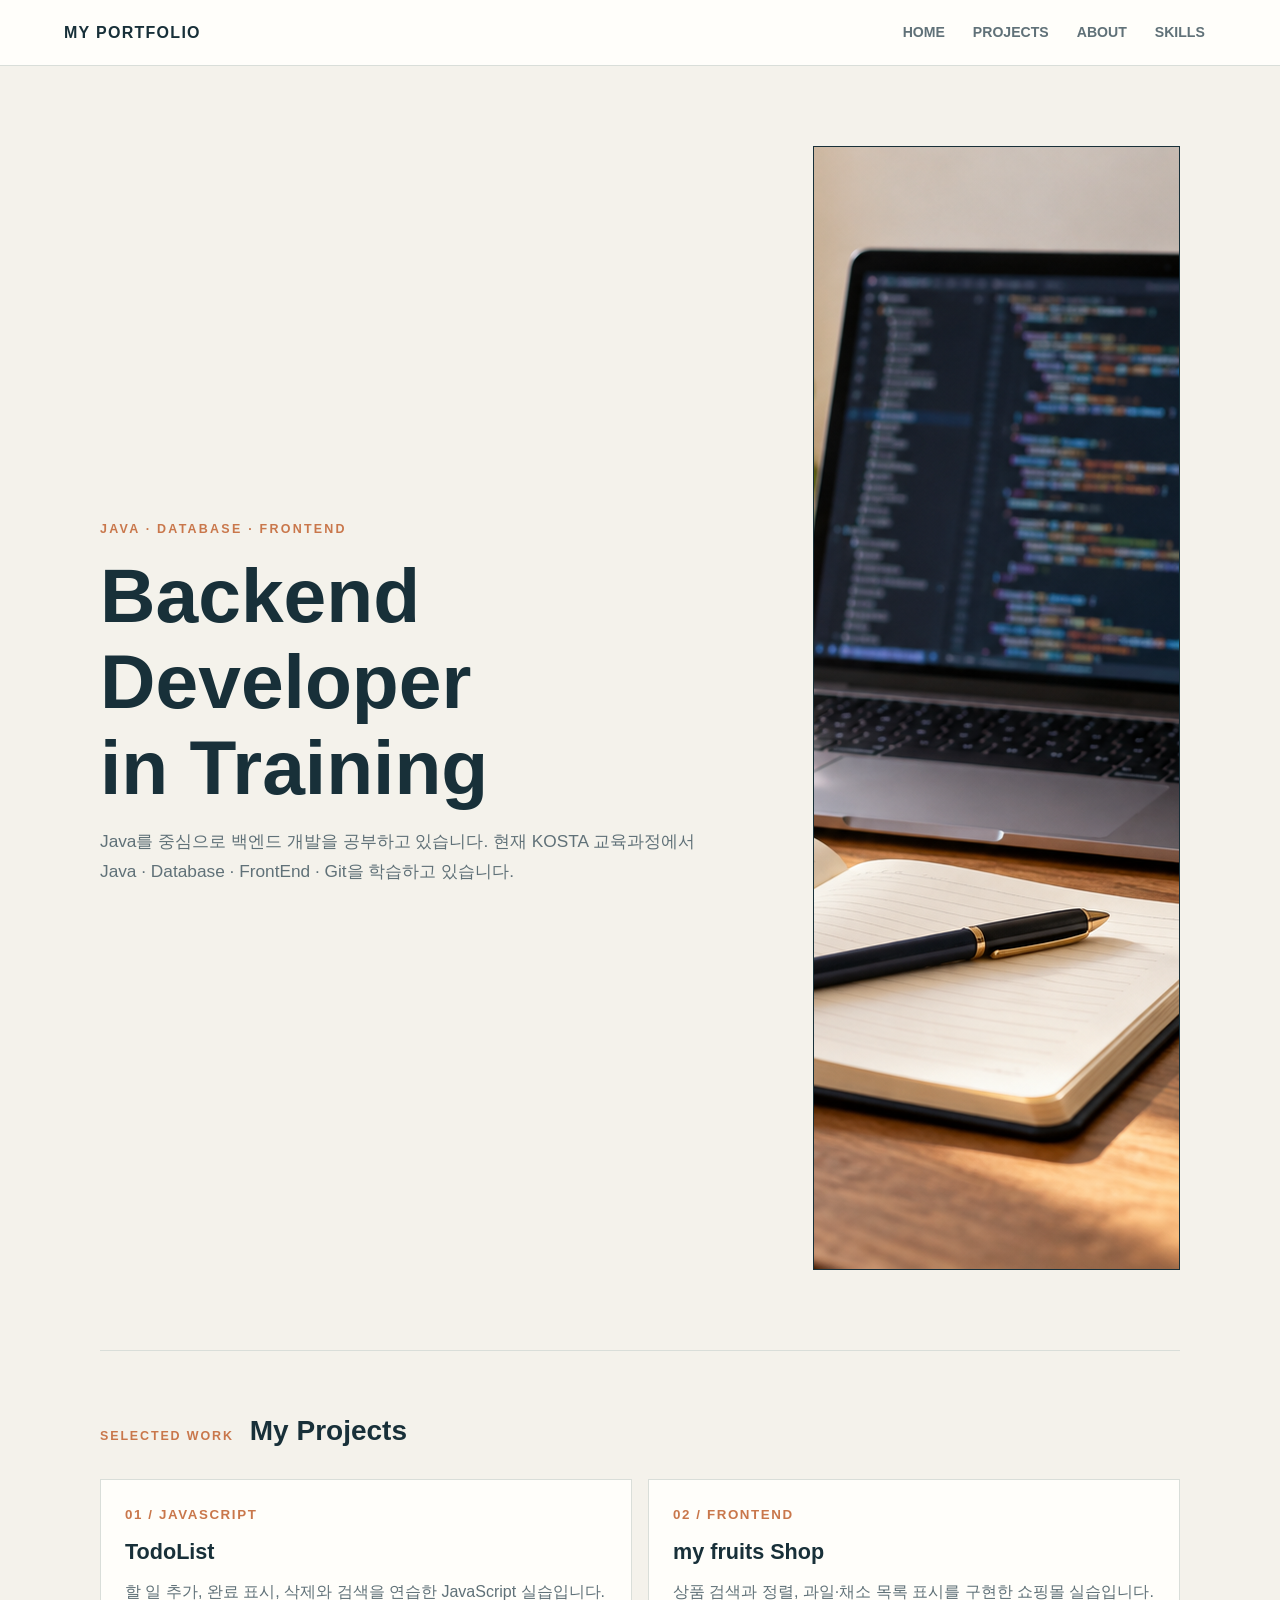
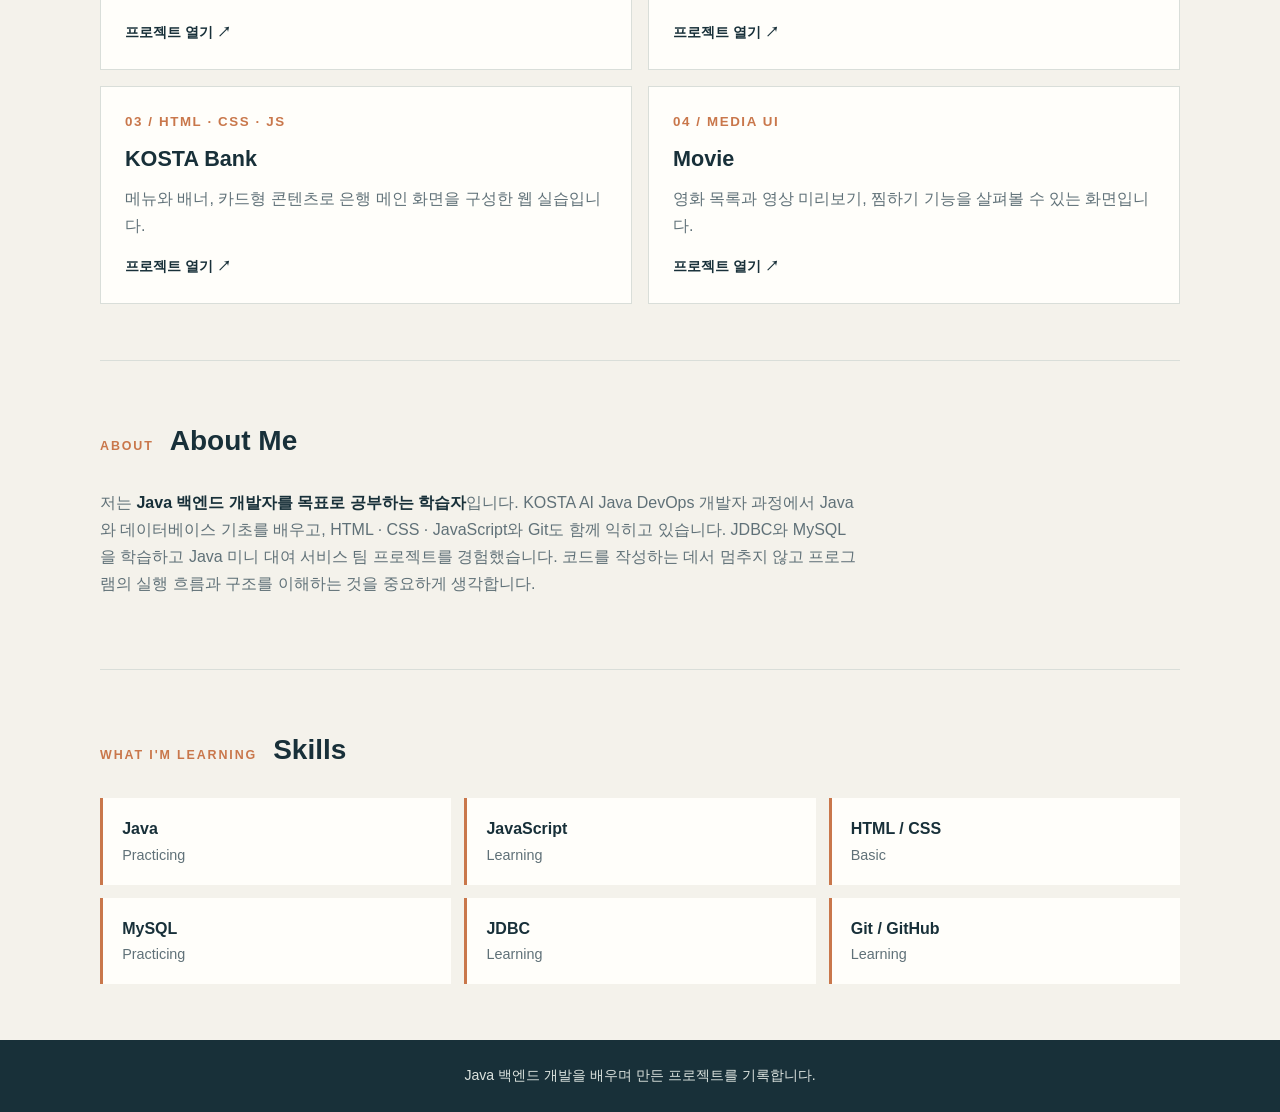
==== index.html @ a81c8025 "Publish KOSTA frontend personal project portfolio" ====
<!DOCTYPE html>
<html lang="ko">
<head>
  <meta charset="UTF-8">
  <meta name="viewport" content="width=device-width, initial-scale=1.0">
  <meta name="description" content="Java 백엔드 개발자를 목표로 공부하고 있는 학습자의 소개와 프로젝트입니다.">
  <title>포트폴리오 | Java Backend Developer in Training</title>
  <style>
    :root {
      --ink: #183039;
      --muted: #607178;
      --paper: #f4f2eb;
      --white: #fffefa;
      --accent: #c9774b;
      --line: #d9ded9;
    }

    * { box-sizing: border-box; }
    html { scroll-behavior: smooth; }
    body {
      margin: 0;
      color: var(--ink);
      background: var(--paper);
      font-family: "Malgun Gothic", "Apple SD Gothic Neo", sans-serif;
      line-height: 1.7;
    }
    a { color: inherit; }
    .topbar {
      position: sticky;
      top: 0;
      z-index: 10;
      display: flex;
      justify-content: space-between;
      align-items: center;
      gap: 1rem;
      padding: .85rem max(5vw, 1.25rem);
      background: rgba(255, 254, 250, .96);
      border-bottom: 1px solid var(--line);
    }
    .brand { font-weight: 800; letter-spacing: .08em; text-decoration: none; }
    .nav-links { display: flex; flex-wrap: wrap; gap: .35rem; }
    .nav-links a {
      padding: .45rem .7rem;
      color: var(--muted);
      font-size: .88rem;
      font-weight: 700;
      text-decoration: none;
    }
    .nav-links a:hover, .nav-links a:focus { color: var(--accent); }
    main { width: min(1080px, 90%); margin: 0 auto; }
    .hero {
      display: grid;
      grid-template-columns: 1.3fr .7fr;
      align-items: center;
      gap: 2rem;
      min-height: 430px;
      padding: 5rem 0;
      scroll-margin-top: 76px;
    }
    .eyebrow { color: var(--accent); font-size: .78rem; font-weight: 800; letter-spacing: .18em; }
    h1 { max-width: 700px; margin: .7rem 0 1rem; font-size: clamp(2.5rem, 6vw, 5rem); line-height: 1.12; }
    .hero p { max-width: 620px; color: var(--muted); font-size: 1.08rem; }
    .hero-mark {
      overflow: hidden;
      border: 1px solid var(--ink);
    }
    .hero-mark img { display: block; width: 100%; aspect-ratio: 5 / 4; object-fit: cover; }
    .section { padding: 3.5rem 0; border-top: 1px solid var(--line); scroll-margin-top: 76px; }
    .section-heading { display: flex; flex-wrap: wrap; align-items: baseline; gap: .35rem 1rem; margin-bottom: 1.5rem; }
    .section-heading h2 { margin: 0; font-size: 1.75rem; }
    .section-heading span { color: var(--accent); font-size: .78rem; font-weight: 800; letter-spacing: .15em; }
    .about-copy { max-width: 760px; color: var(--muted); }
    .about-copy strong { color: var(--ink); }
    .skills { display: grid; grid-template-columns: repeat(3, 1fr); gap: .8rem; }
    .skill {
      padding: 1.1rem 1.2rem;
      background: var(--white);
      border-left: 3px solid var(--accent);
    }
    .skill strong, .skill span { display: block; }
    .skill span { color: var(--muted); font-size: .9rem; }
    .projects { display: grid; grid-template-columns: repeat(2, 1fr); gap: 1rem; }
    .project {
      display: flex;
      flex-direction: column;
      min-height: 190px;
      padding: 1.5rem;
      background: var(--white);
      border: 1px solid var(--line);
      text-decoration: none;
      transition: transform .18s ease, border-color .18s ease;
    }
    .project:hover, .project:focus { transform: translateY(-3px); border-color: var(--accent); }
    .project small { color: var(--accent); font-weight: 800; letter-spacing: .12em; }
    .project h3 { margin: .45rem 0; font-size: 1.35rem; }
    .project p { margin: 0; color: var(--muted); }
    .project .open { margin-top: auto; padding-top: 1rem; font-size: .88rem; font-weight: 800; }
    footer { padding: 1.5rem 5%; color: #dce3df; background: var(--ink); text-align: center; font-size: .88rem; }
    @media (max-width: 680px) {
      .topbar { align-items: flex-start; flex-direction: column; gap: .35rem; }
      .nav-links { gap: .15rem; }
      .nav-links a { padding: .35rem .5rem; }
      .hero { grid-template-columns: 1fr; min-height: auto; padding: 3.5rem 0; }
      .hero, .section { scroll-margin-top: 130px; }
      .skills { grid-template-columns: repeat(2, 1fr); }
      .projects { grid-template-columns: 1fr; }
    }
    @media (max-width: 390px) { .skills { grid-template-columns: 1fr; } }
    @media (prefers-reduced-motion: reduce) { html { scroll-behavior: auto; } *, *::before, *::after { transition-duration: .01ms !important; } }
  </style>
</head>
<body>
  <header class="topbar">
    <a class="brand" href="#home">MY PORTFOLIO</a>
    <nav class="nav-links" aria-label="주요 메뉴">
      <a href="#home">HOME</a>
      <a href="#projects">PROJECTS</a>
      <a href="#about">ABOUT</a>
      <a href="#skills">SKILLS</a>
    </nav>
  </header>

  <main>
    <section class="hero" id="home" aria-labelledby="hero-title">
      <div>
        <span class="eyebrow">JAVA · DATABASE · FRONTEND</span>
        <h1 id="hero-title">Backend Developer<br>in Training</h1>
        <p>Java를 중심으로 백엔드 개발을 공부하고 있습니다. 현재 KOSTA 교육과정에서 Java · Database · FrontEnd · Git을 학습하고 있습니다.</p>
      </div>
      <div class="hero-mark"><img src="./images/study-desk.png" alt="노트북과 노트가 놓인 공부 책상 AI 생성 이미지" width="1402" height="1122"></div>
    </section>

    <section class="section" id="projects" aria-labelledby="projects-title">
      <div class="section-heading"><span>SELECTED WORK</span><h2 id="projects-title">My Projects</h2></div>
      <div class="projects">
        <a class="project" href="./04.TodoList/todolist.html">
          <small>01 / JAVASCRIPT</small><h3>TodoList</h3>
          <p>할 일 추가, 완료 표시, 삭제와 검색을 연습한 JavaScript 실습입니다.</p>
          <span class="open">프로젝트 열기 ↗</span>
        </a>
        <a class="project" href="./fruits_shop_temp/index.html">
          <small>02 / FRONTEND</small><h3>my fruits Shop</h3>
          <p>상품 검색과 정렬, 과일·채소 목록 표시를 구현한 쇼핑몰 실습입니다.</p>
          <span class="open">프로젝트 열기 ↗</span>
        </a>
        <a class="project" href="./WS_03/index.html">
          <small>03 / HTML · CSS · JS</small><h3>KOSTA Bank</h3>
          <p>메뉴와 배너, 카드형 콘텐츠로 은행 메인 화면을 구성한 웹 실습입니다.</p>
          <span class="open">프로젝트 열기 ↗</span>
        </a>
        <a class="project" href="./MovieSample_sol/index.html">
          <small>04 / MEDIA UI</small><h3>Movie</h3>
          <p>영화 목록과 영상 미리보기, 찜하기 기능을 살펴볼 수 있는 화면입니다.</p>
          <span class="open">프로젝트 열기 ↗</span>
        </a>
      </div>
    </section>

    <section class="section" id="about" aria-labelledby="about-title">
      <div class="section-heading"><span>ABOUT</span><h2 id="about-title">About Me</h2></div>
      <p class="about-copy">저는 <strong>Java 백엔드 개발자를 목표로 공부하는 학습자</strong>입니다. KOSTA AI Java DevOps 개발자 과정에서 Java와 데이터베이스 기초를 배우고, HTML · CSS · JavaScript와 Git도 함께 익히고 있습니다. JDBC와 MySQL을 학습하고 Java 미니 대여 서비스 팀 프로젝트를 경험했습니다. 코드를 작성하는 데서 멈추지 않고 프로그램의 실행 흐름과 구조를 이해하는 것을 중요하게 생각합니다.</p>
    </section>

    <section class="section" id="skills" aria-labelledby="skills-title">
      <div class="section-heading"><span>WHAT I'M LEARNING</span><h2 id="skills-title">Skills</h2></div>
      <div class="skills">
        <div class="skill"><strong>Java</strong><span>Practicing</span></div>
        <div class="skill"><strong>JavaScript</strong><span>Learning</span></div>
        <div class="skill"><strong>HTML / CSS</strong><span>Basic</span></div>
        <div class="skill"><strong>MySQL</strong><span>Practicing</span></div>
        <div class="skill"><strong>JDBC</strong><span>Learning</span></div>
        <div class="skill"><strong>Git / GitHub</strong><span>Learning</span></div>
      </div>
    </section>
  </main>

  <footer>Java 백엔드 개발을 배우며 만든 프로젝트를 기록합니다.</footer>
</body>
</html>
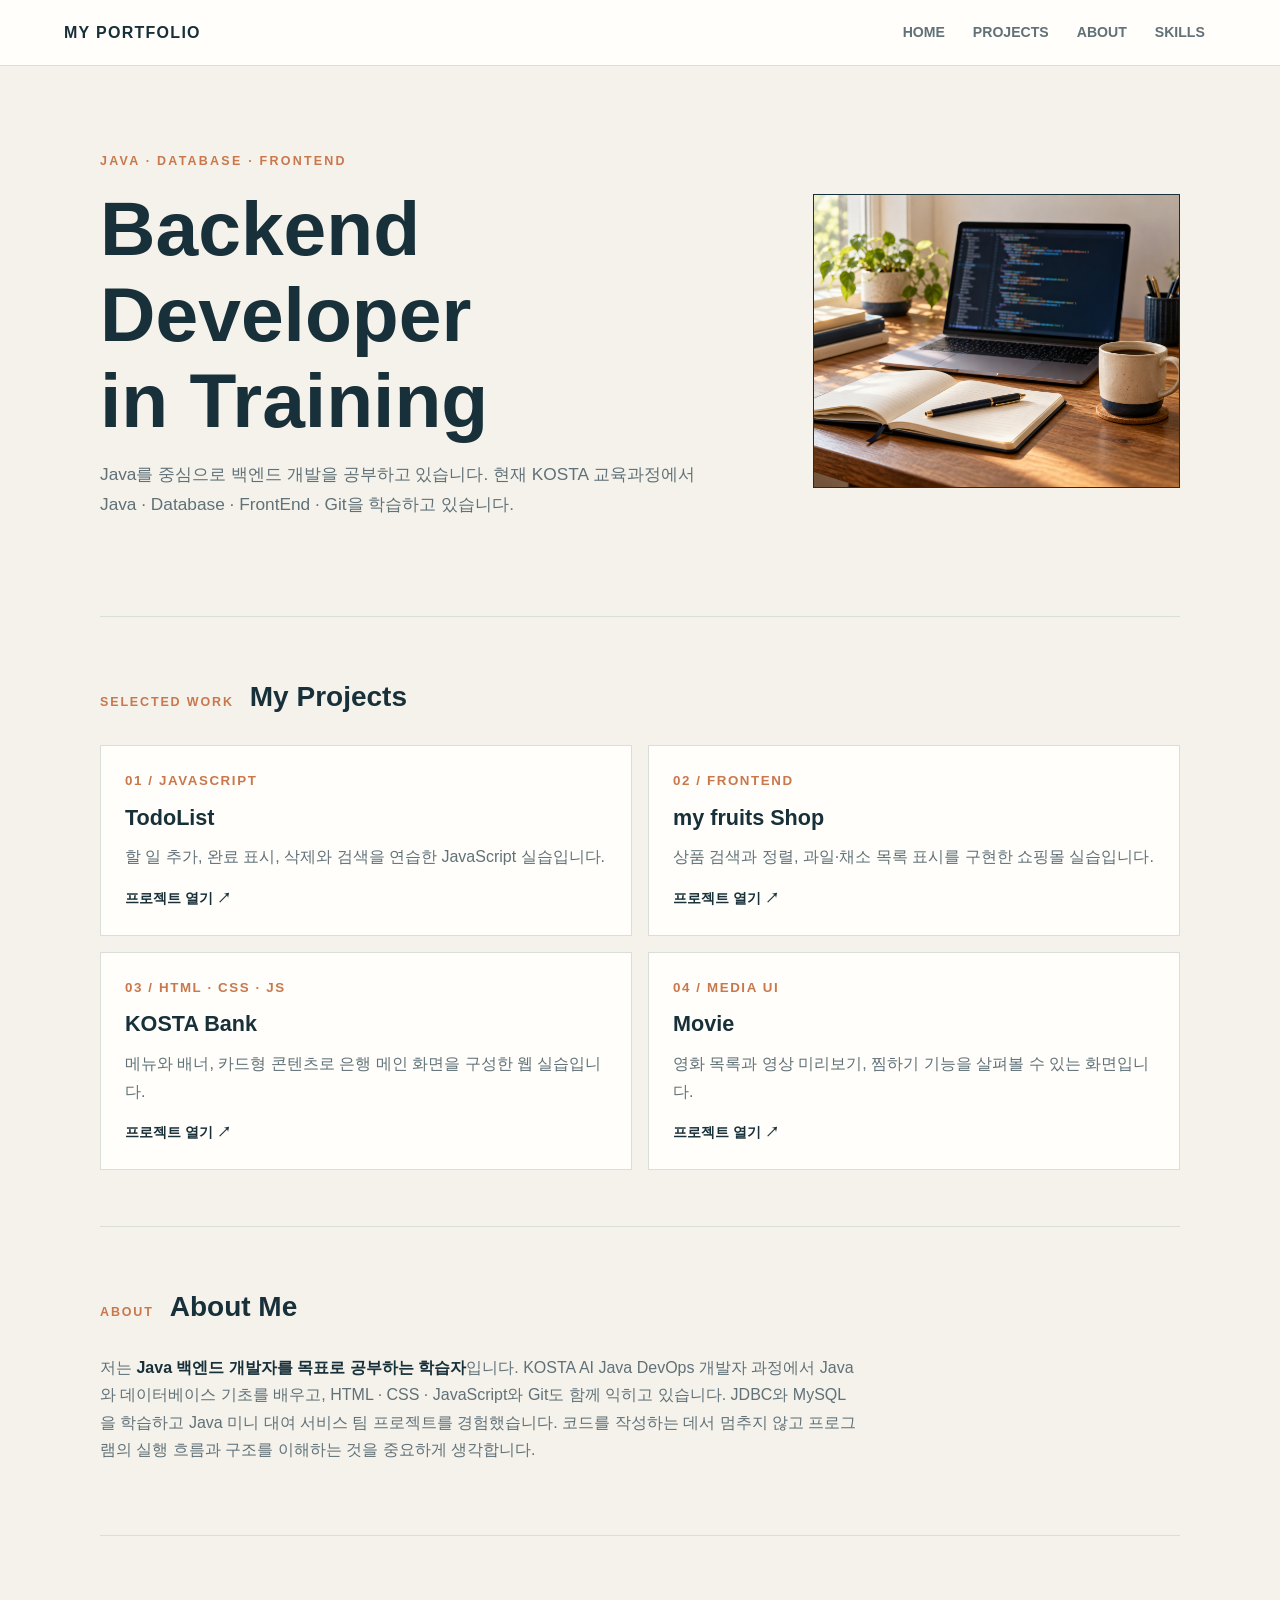
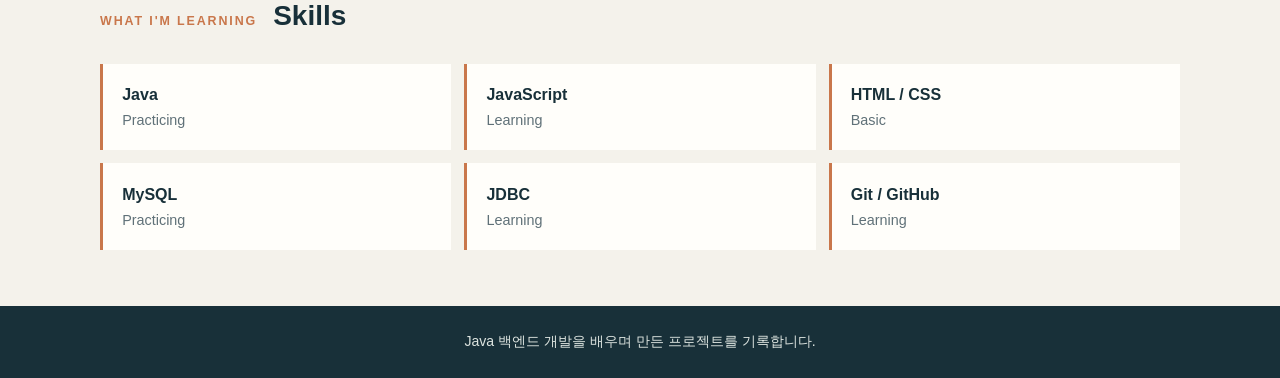
==== commit 386764b4: "Keep portfolio hero image proportional to its container" ====
--- a/index.html
+++ b/index.html
@@ -64,7 +64,7 @@
       overflow: hidden;
       border: 1px solid var(--ink);
     }
-    .hero-mark img { display: block; width: 100%; aspect-ratio: 5 / 4; object-fit: cover; }
+    .hero-mark img { display: block; width: 100%; height: auto; aspect-ratio: 5 / 4; object-fit: cover; }
     .section { padding: 3.5rem 0; border-top: 1px solid var(--line); scroll-margin-top: 76px; }
     .section-heading { display: flex; flex-wrap: wrap; align-items: baseline; gap: .35rem 1rem; margin-bottom: 1.5rem; }
     .section-heading h2 { margin: 0; font-size: 1.75rem; }
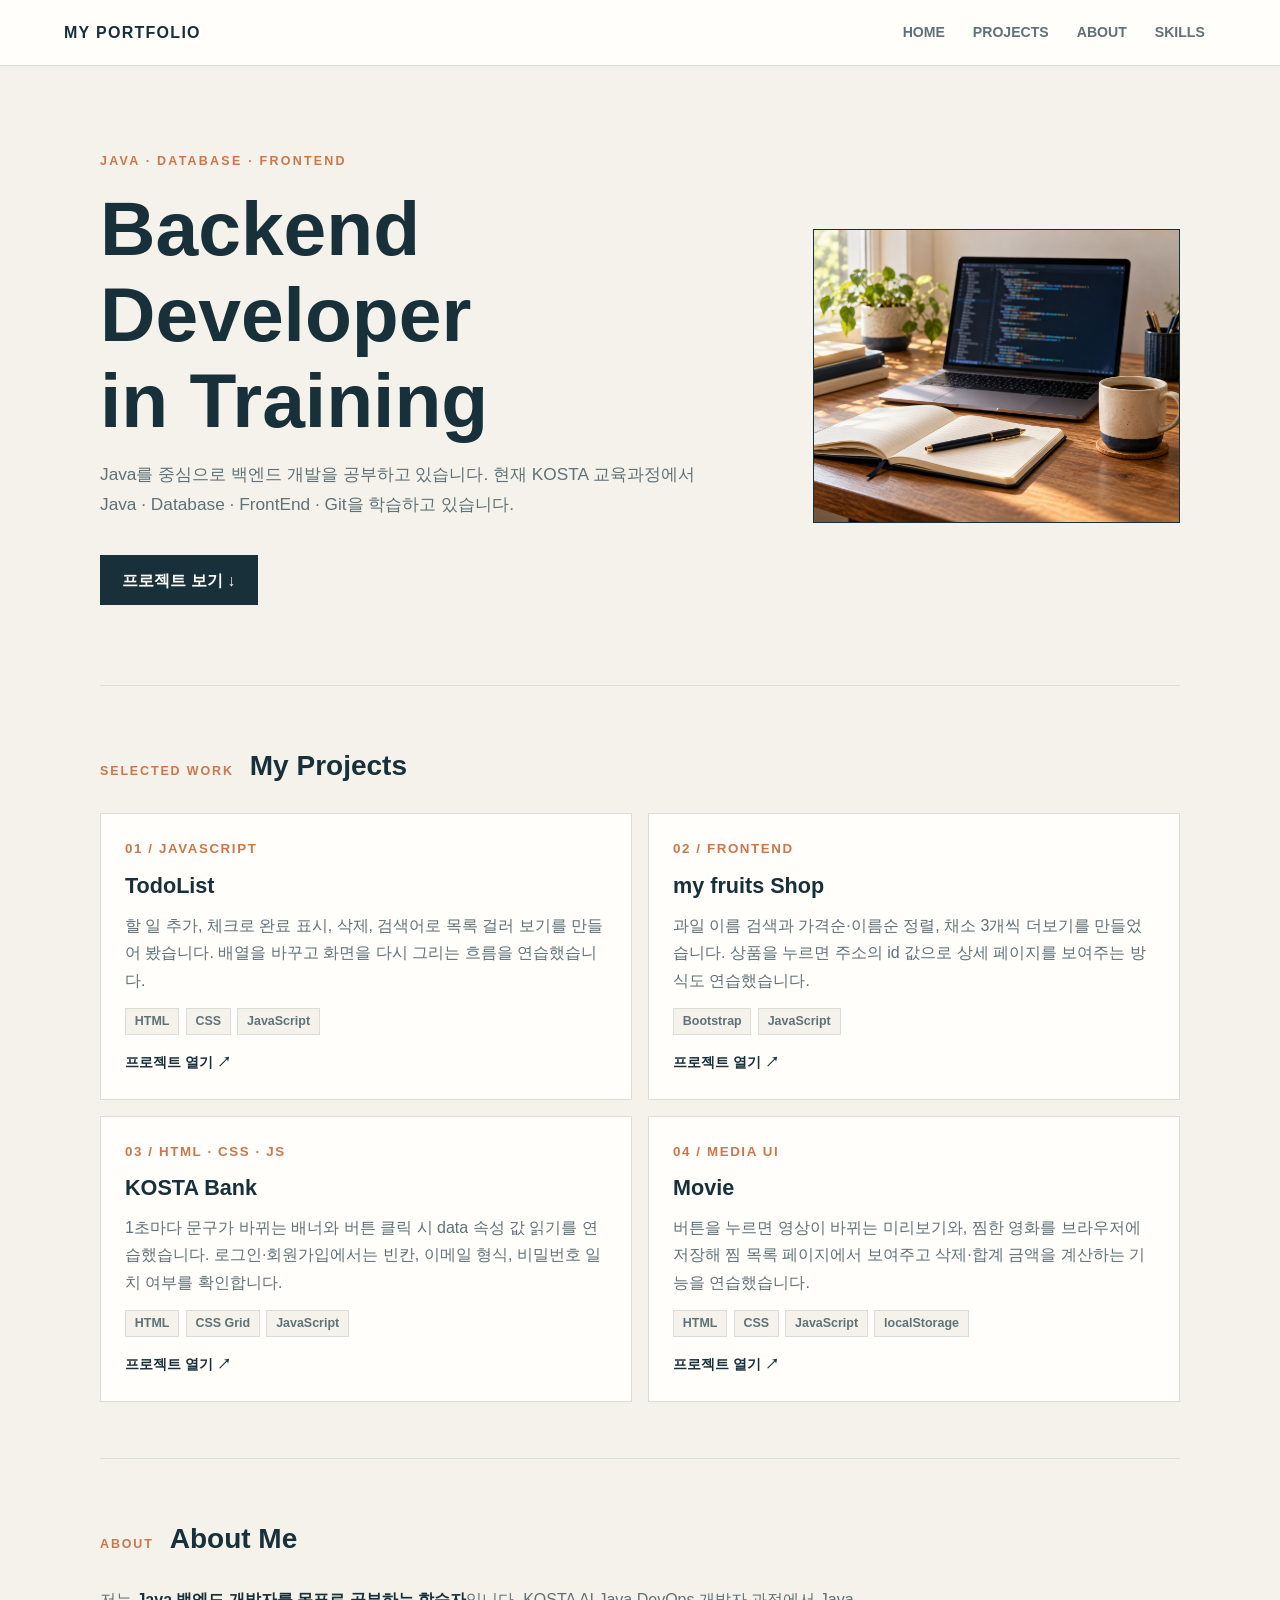
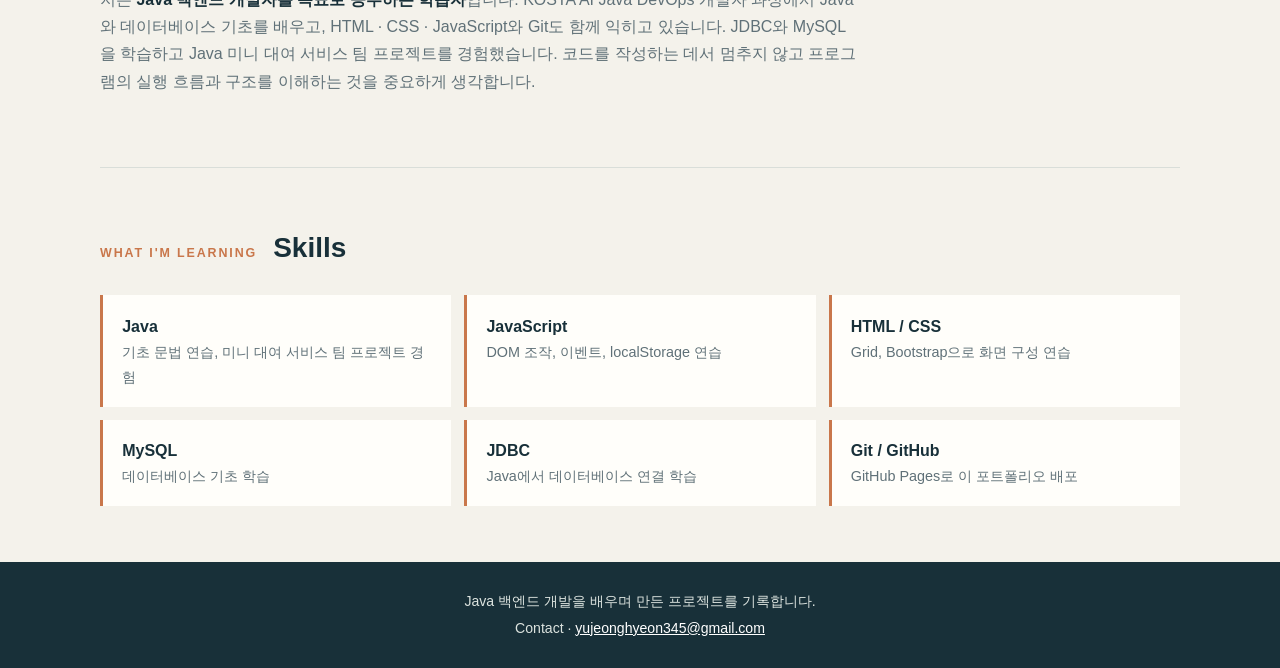
==== commit cde6adae: "index 내용 수정" ====
--- a/index.html
+++ b/index.html
@@ -95,6 +95,21 @@
     .project h3 { margin: .45rem 0; font-size: 1.35rem; }
     .project p { margin: 0; color: var(--muted); }
     .project .open { margin-top: auto; padding-top: 1rem; font-size: .88rem; font-weight: 800; }
+    .tags { display: flex; flex-wrap: wrap; gap: .4rem; margin: .9rem 0 0; padding: 0; list-style: none; }
+    .tags li { padding: .1rem .55rem; color: var(--muted); background: var(--paper); border: 1px solid var(--line); font-size: .78rem; font-weight: 700; }
+    .btn {
+      display: inline-block;
+      margin-top: 1.2rem;
+      padding: .7rem 1.4rem;
+      color: var(--white);
+      background: var(--ink);
+      font-weight: 800;
+      text-decoration: none;
+      transition: background .18s ease;
+    }
+    .btn:hover, .btn:focus { background: var(--accent); }
+    footer p { margin: .2rem 0; }
+    footer a { color: #fff; }
     footer { padding: 1.5rem 5%; color: #dce3df; background: var(--ink); text-align: center; font-size: .88rem; }
     @media (max-width: 680px) {
       .topbar { align-items: flex-start; flex-direction: column; gap: .35rem; }
@@ -126,6 +141,7 @@
         <span class="eyebrow">JAVA · DATABASE · FRONTEND</span>
         <h1 id="hero-title">Backend Developer<br>in Training</h1>
         <p>Java를 중심으로 백엔드 개발을 공부하고 있습니다. 현재 KOSTA 교육과정에서 Java · Database · FrontEnd · Git을 학습하고 있습니다.</p>
+        <a class="btn" href="#projects">프로젝트 보기 ↓</a>
       </div>
       <div class="hero-mark"><img src="./images/study-desk.png" alt="노트북과 노트가 놓인 공부 책상 AI 생성 이미지" width="1402" height="1122"></div>
     </section>
@@ -135,22 +151,26 @@
       <div class="projects">
         <a class="project" href="./04.TodoList/todolist.html">
           <small>01 / JAVASCRIPT</small><h3>TodoList</h3>
-          <p>할 일 추가, 완료 표시, 삭제와 검색을 연습한 JavaScript 실습입니다.</p>
+          <p>할 일 추가, 체크로 완료 표시, 삭제, 검색어로 목록 걸러 보기를 만들어 봤습니다. 배열을 바꾸고 화면을 다시 그리는 흐름을 연습했습니다.</p>
+          <ul class="tags"><li>HTML</li><li>CSS</li><li>JavaScript</li></ul>
           <span class="open">프로젝트 열기 ↗</span>
         </a>
         <a class="project" href="./fruits_shop_temp/index.html">
           <small>02 / FRONTEND</small><h3>my fruits Shop</h3>
-          <p>상품 검색과 정렬, 과일·채소 목록 표시를 구현한 쇼핑몰 실습입니다.</p>
+          <p>과일 이름 검색과 가격순·이름순 정렬, 채소 3개씩 더보기를 만들었습니다. 상품을 누르면 주소의 id 값으로 상세 페이지를 보여주는 방식도 연습했습니다.</p>
+          <ul class="tags"><li>Bootstrap</li><li>JavaScript</li></ul>
           <span class="open">프로젝트 열기 ↗</span>
         </a>
         <a class="project" href="./WS_03/index.html">
           <small>03 / HTML · CSS · JS</small><h3>KOSTA Bank</h3>
-          <p>메뉴와 배너, 카드형 콘텐츠로 은행 메인 화면을 구성한 웹 실습입니다.</p>
+          <p>1초마다 문구가 바뀌는 배너와 버튼 클릭 시 data 속성 값 읽기를 연습했습니다. 로그인·회원가입에서는 빈칸, 이메일 형식, 비밀번호 일치 여부를 확인합니다.</p>
+          <ul class="tags"><li>HTML</li><li>CSS Grid</li><li>JavaScript</li></ul>
           <span class="open">프로젝트 열기 ↗</span>
         </a>
         <a class="project" href="./MovieSample_sol/index.html">
           <small>04 / MEDIA UI</small><h3>Movie</h3>
-          <p>영화 목록과 영상 미리보기, 찜하기 기능을 살펴볼 수 있는 화면입니다.</p>
+          <p>버튼을 누르면 영상이 바뀌는 미리보기와, 찜한 영화를 브라우저에 저장해 찜 목록 페이지에서 보여주고 삭제·합계 금액을 계산하는 기능을 연습했습니다.</p>
+          <ul class="tags"><li>HTML</li><li>CSS</li><li>JavaScript</li><li>localStorage</li></ul>
           <span class="open">프로젝트 열기 ↗</span>
         </a>
       </div>
@@ -164,16 +184,19 @@
     <section class="section" id="skills" aria-labelledby="skills-title">
       <div class="section-heading"><span>WHAT I'M LEARNING</span><h2 id="skills-title">Skills</h2></div>
       <div class="skills">
-        <div class="skill"><strong>Java</strong><span>Practicing</span></div>
-        <div class="skill"><strong>JavaScript</strong><span>Learning</span></div>
-        <div class="skill"><strong>HTML / CSS</strong><span>Basic</span></div>
-        <div class="skill"><strong>MySQL</strong><span>Practicing</span></div>
-        <div class="skill"><strong>JDBC</strong><span>Learning</span></div>
-        <div class="skill"><strong>Git / GitHub</strong><span>Learning</span></div>
+        <div class="skill"><strong>Java</strong><span>기초 문법 연습, 미니 대여 서비스 팀 프로젝트 경험</span></div>
+        <div class="skill"><strong>JavaScript</strong><span>DOM 조작, 이벤트, localStorage 연습</span></div>
+        <div class="skill"><strong>HTML / CSS</strong><span>Grid, Bootstrap으로 화면 구성 연습</span></div>
+        <div class="skill"><strong>MySQL</strong><span>데이터베이스 기초 학습</span></div>
+        <div class="skill"><strong>JDBC</strong><span>Java에서 데이터베이스 연결 학습</span></div>
+        <div class="skill"><strong>Git / GitHub</strong><span>GitHub Pages로 이 포트폴리오 배포</span></div>
       </div>
     </section>
   </main>
 
-  <footer>Java 백엔드 개발을 배우며 만든 프로젝트를 기록합니다.</footer>
+  <footer>
+    <p>Java 백엔드 개발을 배우며 만든 프로젝트를 기록합니다.</p>
+    <p>Contact · <a href="mailto:yujeonghyeon345@gmail.com">yujeonghyeon345@gmail.com</a></p>
+  </footer>
 </body>
 </html>
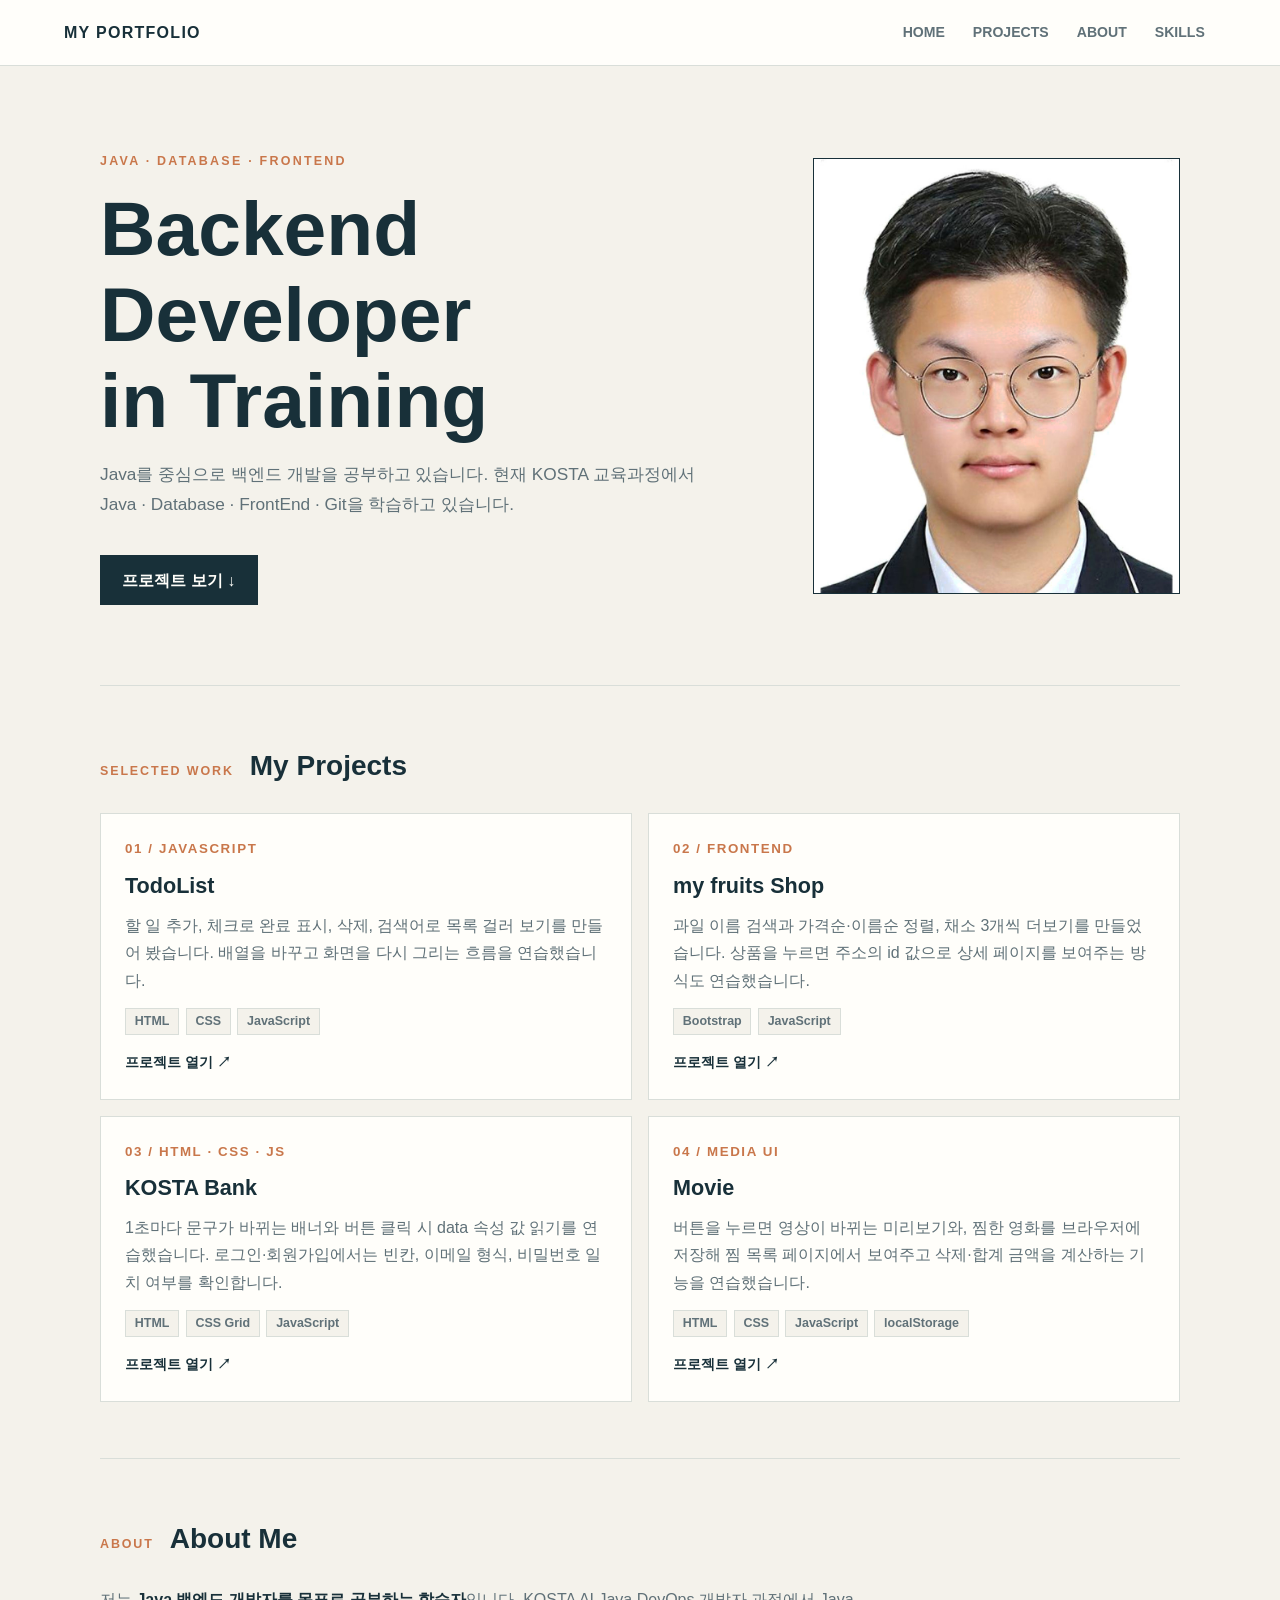
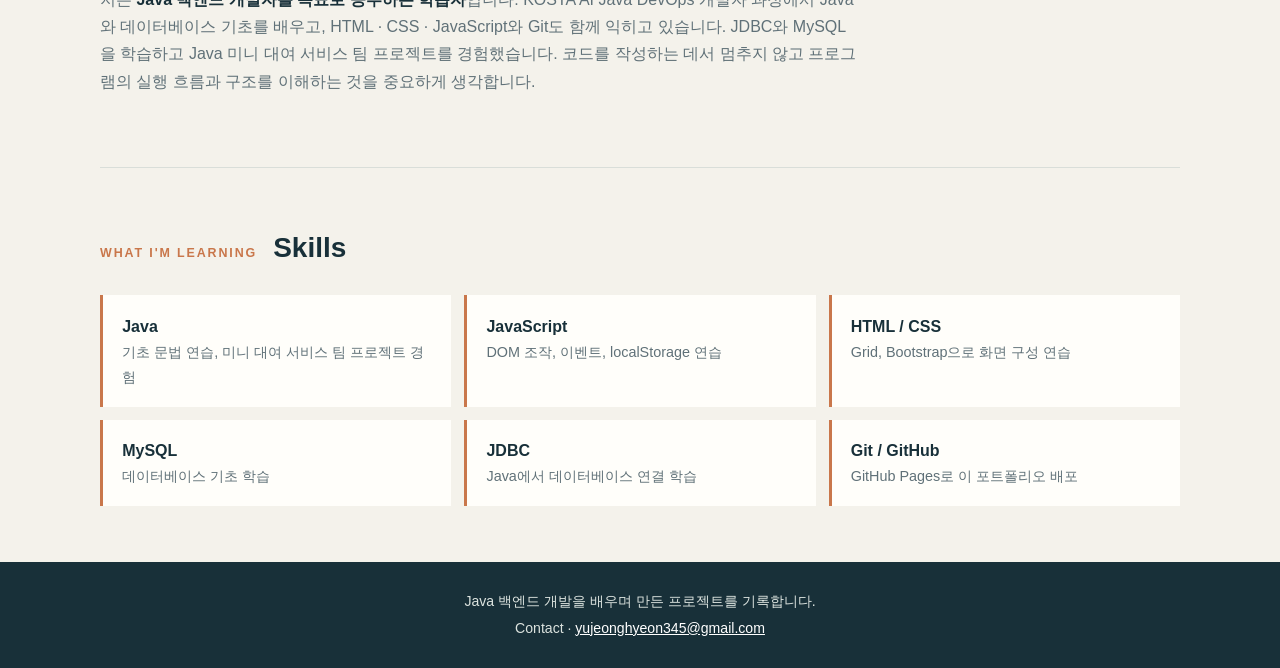
==== commit b7596e3b: "사진 수정" ====
--- a/index.html
+++ b/index.html
@@ -62,9 +62,10 @@
     .hero p { max-width: 620px; color: var(--muted); font-size: 1.08rem; }
     .hero-mark {
       overflow: hidden;
+      background: #fff;
       border: 1px solid var(--ink);
     }
-    .hero-mark img { display: block; width: 100%; height: auto; aspect-ratio: 5 / 4; object-fit: cover; }
+    .hero-mark img { display: block; width: 100%; height: auto; aspect-ratio: 900 / 1070; object-fit: cover; }
     .section { padding: 3.5rem 0; border-top: 1px solid var(--line); scroll-margin-top: 76px; }
     .section-heading { display: flex; flex-wrap: wrap; align-items: baseline; gap: .35rem 1rem; margin-bottom: 1.5rem; }
     .section-heading h2 { margin: 0; font-size: 1.75rem; }
@@ -143,7 +144,7 @@
         <p>Java를 중심으로 백엔드 개발을 공부하고 있습니다. 현재 KOSTA 교육과정에서 Java · Database · FrontEnd · Git을 학습하고 있습니다.</p>
         <a class="btn" href="#projects">프로젝트 보기 ↓</a>
       </div>
-      <div class="hero-mark"><img src="./images/study-desk.png" alt="노트북과 노트가 놓인 공부 책상 AI 생성 이미지" width="1402" height="1122"></div>
+      <div class="hero-mark"><img src="./images/profile.jpg" alt="프로필 사진" width="900" height="1070"></div>
     </section>
 
     <section class="section" id="projects" aria-labelledby="projects-title">
